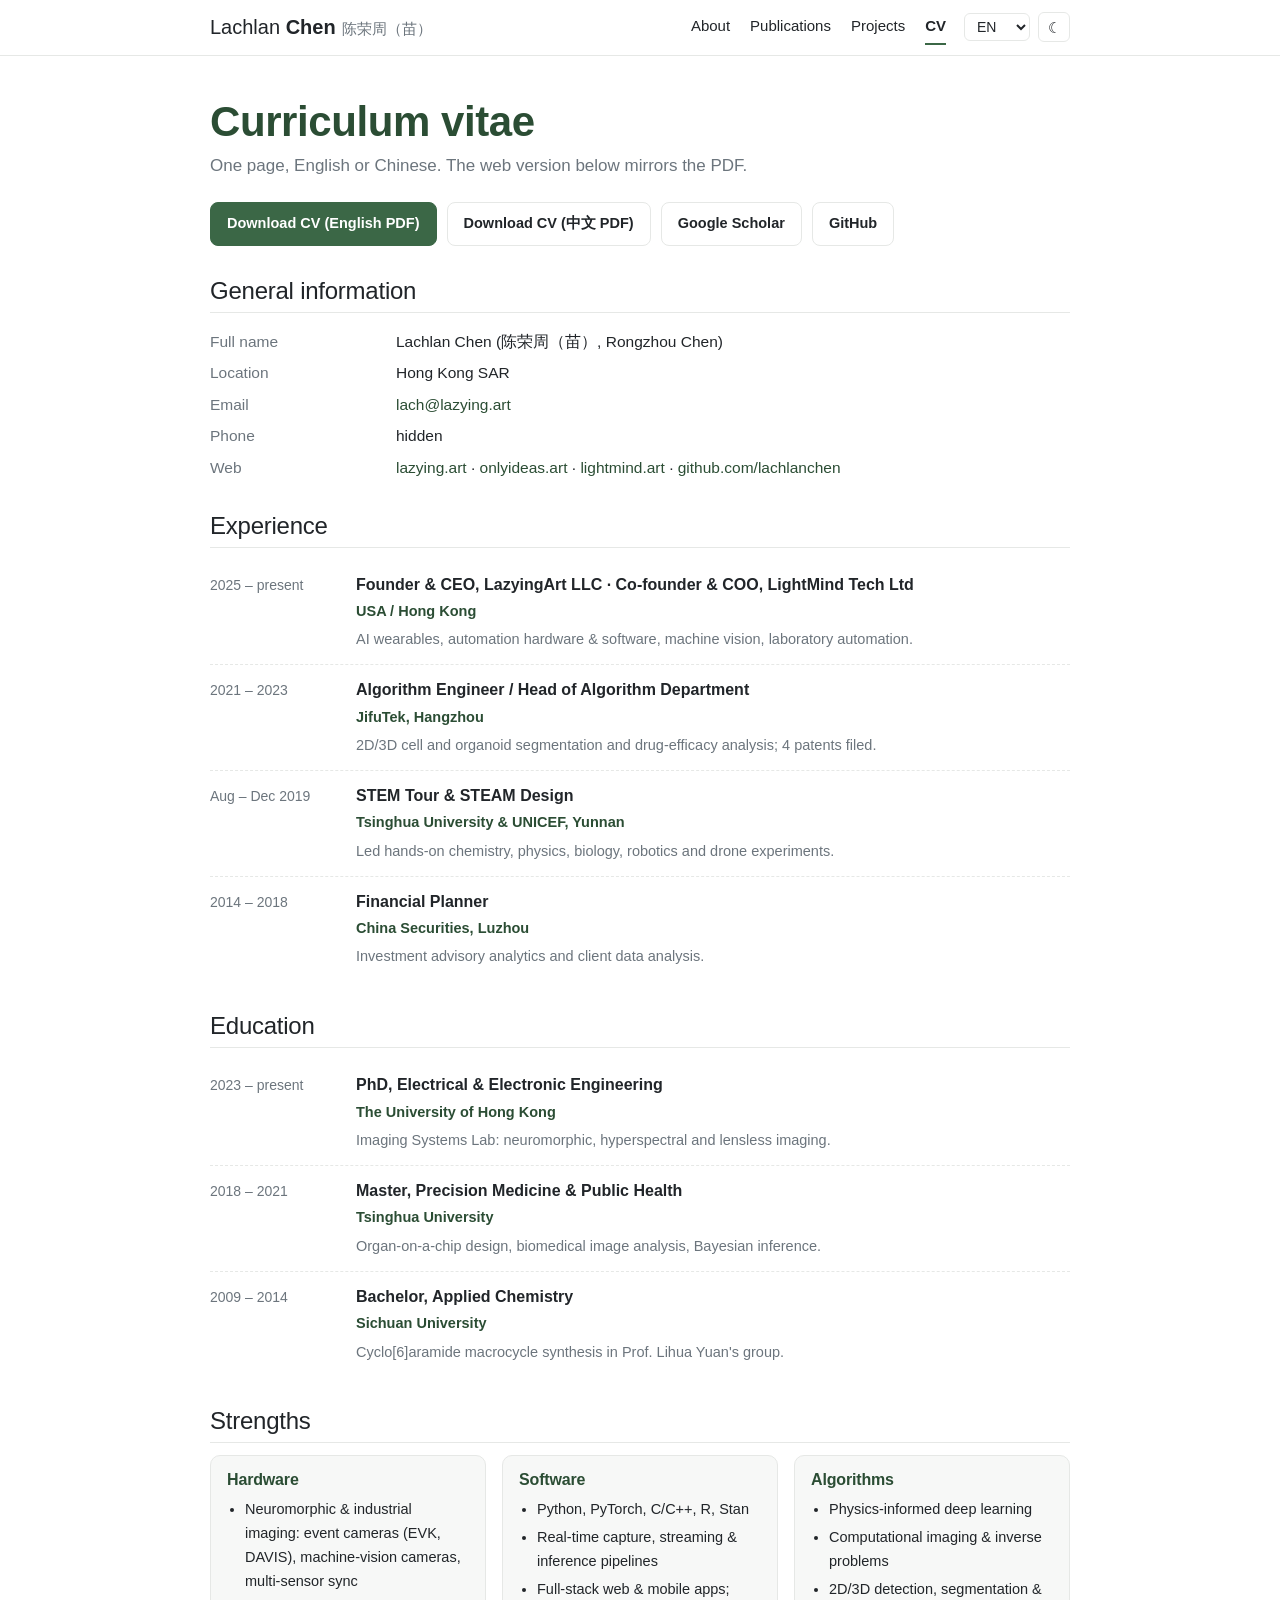
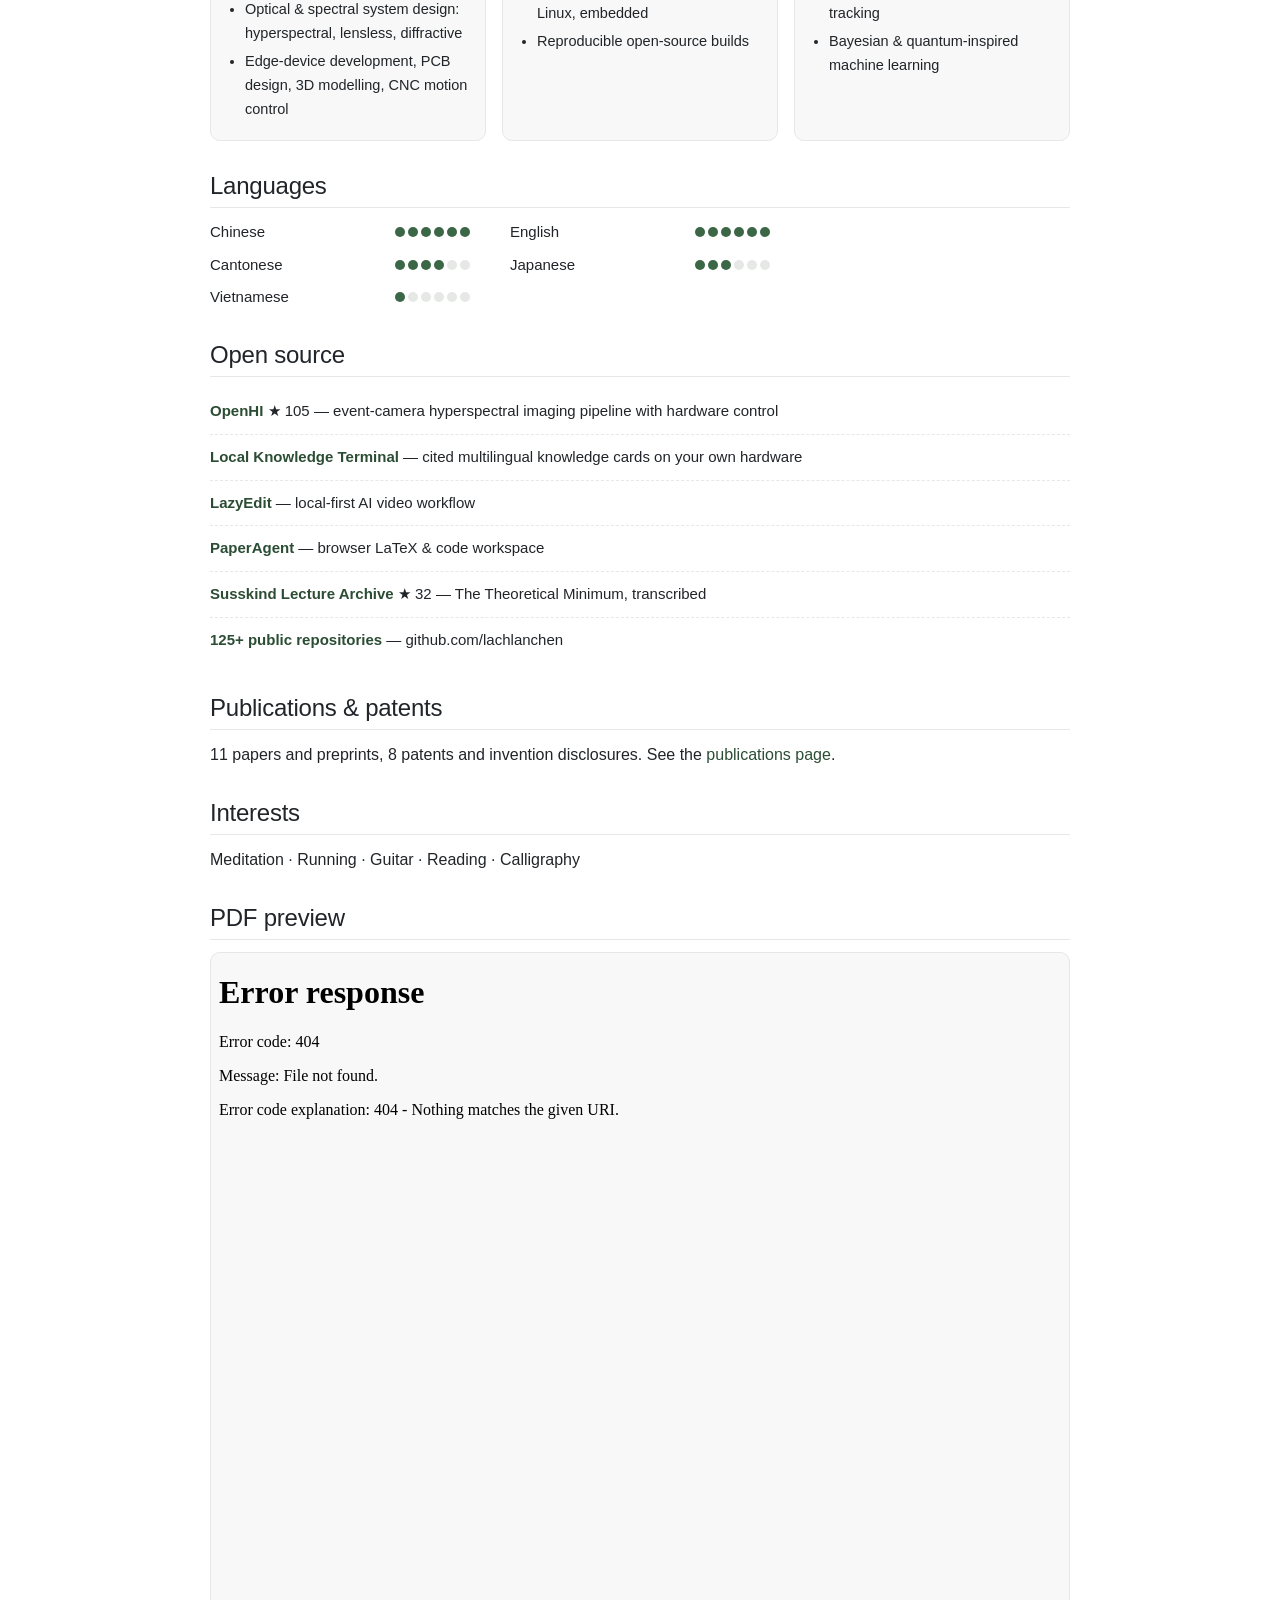
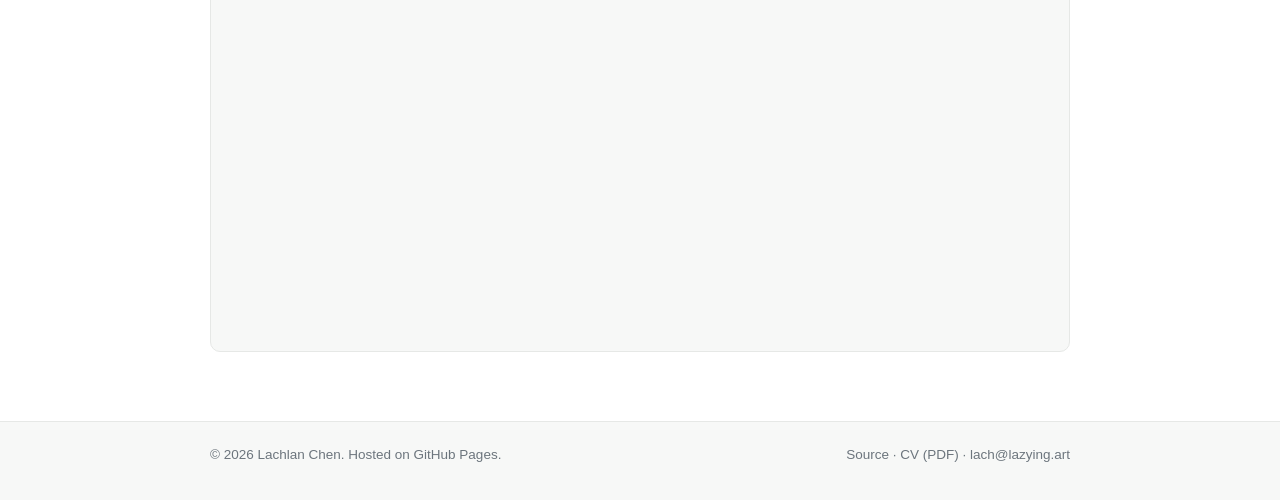
==== cv.html @ 47f36309 "Personal site and CV: about, publications, projects, CV (EN/中文) Static GitHub Pages site for lachlan" ====
<!DOCTYPE html>
<html lang="en">
<head>
<meta charset="utf-8">
<meta name="viewport" content="width=device-width, initial-scale=1">
<title>CV · Lachlan Chen</title>
<meta name="description" content="Curriculum vitae of Lachlan (Rongzhou) Chen 陈荣周: education, experience, strengths, languages, publications and patents. PDF in English and Chinese.">
<link rel="canonical" href="https://lachlanchen.lazying.art/cv.html">
<link rel="icon" type="image/png" href="assets/img/favicon.png">
<link rel="stylesheet" href="assets/css/style.css">
<script src="assets/js/site.js" defer></script>
</head>
<body>

<nav class="nav">
  <div class="nav-inner">
    <a class="brand" href="./">Lachlan <b>Chen</b><span class="cjk">陈荣周（苗）</span></a>
    <button class="nav-toggle" aria-label="Menu">☰</button>
    <div class="nav-links">
      <a href="./" data-i18n="nav.about">About</a>
      <a href="publications.html" data-i18n="nav.publications">Publications</a>
      <a href="projects.html" data-i18n="nav.projects">Projects</a>
      <a href="cv.html" data-i18n="nav.cv">CV</a>
    </div>
    <div class="nav-tools">
      <select class="lang-select" aria-label="Language"><option value="en">EN</option><option value="zh">中文</option></select>
      <button class="theme-btn" aria-label="Toggle dark mode">☾</button>
    </div>
  </div>
</nav>

<main>
  <h1 class="page-title" data-i18n="cv.title_html"><b>Curriculum vitae</b></h1>
  <p class="page-desc" data-i18n="cv.desc"></p>
  <div class="cv-actions">
    <a class="btn primary" href="cv/Lachlan_Chen_CV_en.pdf" data-i18n="cv.dl_en">Download CV (English PDF)</a>
    <a class="btn" href="cv/Lachlan_Chen_CV_zh.pdf" data-i18n="cv.dl_zh">Download CV (中文 PDF)</a>
    <a class="btn" href="https://scholar.google.com/citations?user=Kdqr_AcAAAAJ&hl=en">Google Scholar</a>
    <a class="btn" href="https://github.com/lachlanchen">GitHub</a>
  </div>

  <section class="cv-block">
    <h2 data-i18n="cv.general">General information</h2>
    <dl class="kv">
      <dt data-i18n="cv.name">Full name</dt><dd data-i18n="cv.name_v">Lachlan Chen (陈荣周, Rongzhou Chen)</dd>
      <dt data-i18n="cv.location">Location</dt><dd data-i18n="cv.location_v">Hong Kong SAR</dd>
      <dt data-i18n="cv.email">Email</dt><dd><a href="mailto:lach@lazying.art">lach@lazying.art</a></dd>
      <dt data-i18n="cv.phone">Phone</dt><dd>hidden</dd>
      <dt data-i18n="cv.web">Web</dt><dd><a href="https://lazying.art">lazying.art</a> · <a href="https://onlyideas.art">onlyideas.art</a> · <a href="https://lightmind.art">lightmind.art</a> · <a href="https://github.com/lachlanchen">github.com/lachlanchen</a></dd>
    </dl>
  </section>

  <section class="cv-block">
    <h2 data-i18n="cv.experience">Experience</h2>
    <ul class="tl">
      <li><span class="when" data-i18n="cv.e1_when"></span><div class="what"><b data-i18n="cv.e1_b"></b><span class="where" data-i18n="cv.e1_where"></span><p data-i18n="cv.e1_p"></p></div></li>
      <li><span class="when" data-i18n="cv.e2_when"></span><div class="what"><b data-i18n="cv.e2_b"></b><span class="where" data-i18n="cv.e2_where"></span><p data-i18n="cv.e2_p"></p></div></li>
      <li><span class="when" data-i18n="cv.e3_when"></span><div class="what"><b data-i18n="cv.e3_b"></b><span class="where" data-i18n="cv.e3_where"></span><p data-i18n="cv.e3_p"></p></div></li>
      <li><span class="when" data-i18n="cv.e4_when"></span><div class="what"><b data-i18n="cv.e4_b"></b><span class="where" data-i18n="cv.e4_where"></span><p data-i18n="cv.e4_p"></p></div></li>
    </ul>
  </section>

  <section class="cv-block">
    <h2 data-i18n="cv.education">Education</h2>
    <ul class="tl">
      <li><span class="when" data-i18n="cv.d1_when"></span><div class="what"><b data-i18n="cv.d1_b"></b><span class="where" data-i18n="cv.d1_where"></span><p data-i18n="cv.d1_p"></p></div></li>
      <li><span class="when" data-i18n="cv.d2_when"></span><div class="what"><b data-i18n="cv.d2_b"></b><span class="where" data-i18n="cv.d2_where"></span><p data-i18n="cv.d2_p"></p></div></li>
      <li><span class="when" data-i18n="cv.d3_when"></span><div class="what"><b data-i18n="cv.d3_b"></b><span class="where" data-i18n="cv.d3_where"></span><p data-i18n="cv.d3_p"></p></div></li>
    </ul>
  </section>

  <section class="cv-block">
    <h2 data-i18n="cv.strengths">Strengths</h2>
    <div class="skills">
      <div><h3 data-i18n="cv.hw">Hardware</h3><ul><li data-i18n="cv.hw1"></li><li data-i18n="cv.hw2"></li><li data-i18n="cv.hw3"></li></ul></div>
      <div><h3 data-i18n="cv.sw">Software</h3><ul><li data-i18n="cv.sw1"></li><li data-i18n="cv.sw2"></li><li data-i18n="cv.sw3"></li><li data-i18n="cv.sw4"></li></ul></div>
      <div><h3 data-i18n="cv.algo">Algorithms</h3><ul><li data-i18n="cv.al1"></li><li data-i18n="cv.al2"></li><li data-i18n="cv.al3"></li><li data-i18n="cv.al4"></li></ul></div>
    </div>
  </section>

  <section class="cv-block">
    <h2 data-i18n="cv.languages">Languages</h2>
    <ul class="langs">
      <li><span data-i18n="cv.l_zh">Chinese</span><span class="dots"><span class="on"></span><span class="on"></span><span class="on"></span><span class="on"></span><span class="on"></span><span class="on"></span></span></li>
      <li><span data-i18n="cv.l_en">English</span><span class="dots"><span class="on"></span><span class="on"></span><span class="on"></span><span class="on"></span><span class="on"></span><span class="on"></span></span></li>
      <li><span data-i18n="cv.l_yue">Cantonese</span><span class="dots"><span class="on"></span><span class="on"></span><span class="on"></span><span class="on"></span><span></span><span></span></span></li>
      <li><span data-i18n="cv.l_ja">Japanese</span><span class="dots"><span class="on"></span><span class="on"></span><span class="on"></span><span></span><span></span><span></span></span></li>
      <li><span data-i18n="cv.l_vi">Vietnamese</span><span class="dots"><span class="on"></span><span></span><span></span><span></span><span></span><span></span></span></li>
    </ul>
  </section>

  <section class="cv-block">
    <h2 data-i18n="cv.oss">Open source</h2>
    <ul class="patent-list">
      <li><b><a href="https://github.com/lachlanchen/OpenHI">OpenHI</a></b> <span class="stars" data-repo="lachlanchen/OpenHI">★ 105</span> — event-camera hyperspectral imaging pipeline with hardware control</li>
      <li><b><a href="https://github.com/lachlanchen/LocalKnowledgeTerminal">Local Knowledge Terminal</a></b> — cited multilingual knowledge cards on your own hardware</li>
      <li><b><a href="https://github.com/lachlanchen/LazyEdit">LazyEdit</a></b> — local-first AI video workflow</li>
      <li><b><a href="https://github.com/lachlanchen/PaperAgent">PaperAgent</a></b> — browser LaTeX &amp; code workspace</li>
      <li><b><a href="https://github.com/lachlanchen/leonardsusskind">Susskind Lecture Archive</a></b> <span class="stars" data-repo="lachlanchen/leonardsusskind">★ 32</span> — The Theoretical Minimum, transcribed</li>
      <li><b><a href="https://github.com/lachlanchen?tab=repositories">125+ public repositories</a></b> — github.com/lachlanchen</li>
    </ul>
  </section>

  <section class="cv-block">
    <h2 data-i18n="cv.pubs">Publications &amp; patents</h2>
    <p><span data-i18n="cv.pubs_p"></span> <a href="publications.html" data-i18n="cv.pubs_link">publications page</a>.</p>
  </section>

  <section class="cv-block">
    <h2 data-i18n="cv.interests">Interests</h2>
    <p data-i18n="cv.interests_v"></p>
  </section>

  <section class="cv-block">
    <h2 data-i18n="cv.preview">PDF preview</h2>
    <iframe class="pdf-frame" src="cv/Lachlan_Chen_CV_en.pdf" data-pdf-en="cv/Lachlan_Chen_CV_en.pdf" data-pdf-zh="cv/Lachlan_Chen_CV_zh.pdf" title="CV PDF preview" loading="lazy"></iframe>
  </section>
</main>

<footer>
  <div class="foot-inner">
    <span data-i18n="foot.copy">© 2026 Lachlan Chen. Hosted on GitHub Pages.</span>
    <span><a href="https://github.com/lachlanchen/lachlanchen.github.io" data-i18n="foot.source">Source</a> · <a href="cv/Lachlan_Chen_CV_en.pdf" data-i18n="foot.cv">CV (PDF)</a> · <a href="mailto:lach@lazying.art">lach@lazying.art</a></span>
  </div>
</footer>
</body>
</html>
---- assets/css/style.css ----
/* lachlanchen.github.io — al-folio inspired, plain CSS, no build step */
:root {
  --bg: #ffffff;
  --bg-soft: #f7f8f7;
  --text: #212529;
  --muted: #6c757d;
  --line: #e6e8e6;
  --accent: #3b6746;        /* LazyingArt green, matches the CV */
  --accent-soft: #e9f1eb;
  --accent-ink: #2b4d34;
  --card: #ffffff;
  --shadow: 0 1px 2px rgba(0,0,0,.05), 0 6px 20px rgba(0,0,0,.06);
  --radius: 10px;
  --maxw: 900px;
  --font: -apple-system, BlinkMacSystemFont, "Segoe UI", Roboto, "Helvetica Neue", "Noto Sans", "Noto Sans CJK SC", "PingFang SC", "Microsoft YaHei", Arial, sans-serif;
}
:root[data-theme="dark"] {
  --bg: #1c1c1d;
  --bg-soft: #242526;
  --text: #e4e6e8;
  --muted: #a0a6ad;
  --line: #333537;
  --accent: #8fc79e;
  --accent-soft: #24332a;
  --accent-ink: #bfe3c8;
  --card: #232425;
  --shadow: 0 1px 2px rgba(0,0,0,.4), 0 6px 20px rgba(0,0,0,.35);
}
@media (prefers-color-scheme: dark) {
  :root:not([data-theme="light"]) {
    --bg: #1c1c1d; --bg-soft: #242526; --text: #e4e6e8; --muted: #a0a6ad; --line: #333537;
    --accent: #8fc79e; --accent-soft: #24332a; --accent-ink: #bfe3c8; --card: #232425;
    --shadow: 0 1px 2px rgba(0,0,0,.4), 0 6px 20px rgba(0,0,0,.35);
  }
}

* { box-sizing: border-box; }
html { scroll-behavior: smooth; }
body { margin: 0; background: var(--bg); color: var(--text); font-family: var(--font); font-size: 16px; line-height: 1.65; -webkit-font-smoothing: antialiased; }
a { color: var(--accent-ink); text-decoration: none; }
a:hover { text-decoration: underline; }
img { max-width: 100%; height: auto; display: block; }
h1, h2, h3, h4 { line-height: 1.25; margin: 0; font-weight: 500; letter-spacing: -0.01em; }
p { margin: 0 0 1em; }
.muted { color: var(--muted); }
.hidden { display: none !important; }

/* ---------- nav ---------- */
.nav { position: sticky; top: 0; z-index: 20; background: color-mix(in srgb, var(--bg) 90%, transparent); backdrop-filter: blur(10px); border-bottom: 1px solid var(--line); }
.nav-inner { max-width: var(--maxw); margin: 0 auto; padding: 10px 20px; display: flex; align-items: center; gap: 18px; }
.brand { font-size: 20px; font-weight: 400; color: var(--text); white-space: nowrap; }
.brand b { font-weight: 700; }
.brand .cjk { color: var(--muted); font-size: 15px; margin-left: 6px; }
.nav-links { display: flex; gap: 20px; margin-left: auto; font-size: 15px; }
.nav-links a { color: var(--text); padding: 4px 0; border-bottom: 2px solid transparent; }
.nav-links a.active { border-bottom-color: var(--accent); font-weight: 600; }
.nav-links a:hover { text-decoration: none; border-bottom-color: var(--accent); }
.nav-tools { display: flex; align-items: center; gap: 8px; }
.lang-select { font: inherit; font-size: 14px; padding: 4px 8px; border-radius: 6px; border: 1px solid var(--line); background: var(--card); color: var(--text); cursor: pointer; }
.theme-btn { border: 1px solid var(--line); background: var(--card); color: var(--text); border-radius: 6px; width: 32px; height: 30px; cursor: pointer; font-size: 15px; line-height: 1; }
.nav-toggle { display: none; border: 1px solid var(--line); background: var(--card); color: var(--text); border-radius: 6px; width: 34px; height: 30px; cursor: pointer; font-size: 18px; margin-left: auto; }

/* ---------- layout ---------- */
main { max-width: var(--maxw); margin: 0 auto; padding: 28px 20px 60px; }
.page-title { font-size: 42px; font-weight: 300; margin: 12px 0 4px; }
.page-title b { font-weight: 700; color: var(--accent-ink); }
.page-desc { color: var(--muted); font-size: 17px; margin-bottom: 22px; }
.section { margin-top: 40px; }
.section > h2 { font-size: 26px; font-weight: 500; padding-bottom: 6px; border-bottom: 1px solid var(--line); margin-bottom: 16px; display: flex; align-items: baseline; gap: 12px; flex-wrap: wrap; }
.section > h2 .more { font-size: 14px; font-weight: 400; color: var(--muted); margin-left: auto; }
.two-col { display: grid; grid-template-columns: 1fr 1fr; gap: 24px; }

/* ---------- about ---------- */
.banner { display: block; border-radius: var(--radius); overflow: hidden; border: 1px solid var(--line); background: #fff; margin: 8px 0 22px; }
.banner img { width: 100%; }
.lede { font-size: 17px; }
.badges { display: flex; flex-wrap: wrap; gap: 8px; margin: 14px 0 6px; }
.badge { display: inline-flex; align-items: center; gap: 6px; padding: 6px 11px; border-radius: 6px; background: #1f2937; color: #fff; font-size: 13px; font-weight: 600; letter-spacing: .01em; text-decoration: none; }
.badge:hover { text-decoration: none; filter: brightness(1.12); }
.badge.green { background: var(--accent); }
.badge.teal { background: #0b7285; }
.badge.slate { background: #334155; }
.badge.blue { background: #1d4ed8; }
.badge.linkedin { background: #0A66C2; }
.badge.gold { background: #b7791f; }
.badge.gray { background: #374151; }
.badge span.k { opacity: .75; font-weight: 500; }
.focus { list-style: none; padding: 0; margin: 0; display: grid; grid-template-columns: 1fr 1fr; gap: 10px 20px; }
.focus li { padding: 10px 14px; background: var(--bg-soft); border-radius: 8px; border: 1px solid var(--line); }
.focus li b { display: block; color: var(--accent-ink); font-weight: 600; }
.news { list-style: none; padding: 0; margin: 0; }
.news li { display: grid; grid-template-columns: 90px 1fr; gap: 12px; padding: 8px 0; border-bottom: 1px dashed var(--line); }
.news li:last-child { border-bottom: 0; }
.news .date { color: var(--muted); font-size: 14px; padding-top: 2px; }
.companies { display: grid; grid-template-columns: 1fr 1fr; gap: 16px; }
.company { border: 1px solid var(--line); border-radius: var(--radius); padding: 18px 20px; background: var(--card); }
.company h3 { font-size: 20px; }
.company .meta { color: var(--muted); font-size: 13px; margin: 2px 0 8px; display: block; }
.company p { font-size: 15px; margin-bottom: 8px; }
.company .links { display: flex; gap: 14px; flex-wrap: wrap; font-size: 14px; font-weight: 600; }
.donate { display: grid; grid-template-columns: 1fr auto auto; gap: 20px; align-items: center; border: 1px solid var(--line); border-radius: var(--radius); padding: 18px 20px; background: var(--bg-soft); }
.donate figure { margin: 0; text-align: center; font-size: 13px; color: var(--muted); }
.donate img { width: 130px; height: 130px; object-fit: cover; border-radius: 8px; border: 1px solid var(--line); background: #fff; margin: 0 auto 6px; }

/* ---------- publications ---------- */
.year { display: grid; grid-template-columns: 70px 1fr; gap: 16px; margin-top: 18px; }
.year > h3 { font-size: 22px; color: var(--muted); font-weight: 300; padding-top: 10px; }
.pub { display: grid; grid-template-columns: 110px 1fr; gap: 14px; padding: 12px 0; border-bottom: 1px solid var(--line); }
.pub:last-child { border-bottom: 0; }
.pub .abbr { font-size: 12px; font-weight: 700; letter-spacing: .02em; text-transform: uppercase; color: var(--accent-ink); background: var(--accent-soft); border-radius: 6px; padding: 5px 8px; text-align: center; align-self: start; word-break: break-word; }
.pub .abbr.preprint { background: transparent; border: 1px solid var(--line); color: var(--muted); }
.pub .title { font-weight: 600; font-size: 16px; }
.pub .authors { font-size: 14.5px; color: var(--text); margin-top: 2px; }
.pub .authors .me { font-weight: 700; color: var(--accent-ink); }
.pub .venue { font-size: 14px; color: var(--muted); font-style: italic; margin-top: 2px; }
.pub .links { display: flex; gap: 6px; flex-wrap: wrap; margin-top: 8px; }
.pub .links a { font-size: 11.5px; font-weight: 700; letter-spacing: .04em; text-transform: uppercase; padding: 3px 8px; border: 1px solid var(--line); border-radius: 4px; color: var(--text); }
.pub .links a:hover { background: var(--accent-soft); text-decoration: none; border-color: var(--accent); }
.patent-list { list-style: none; padding: 0; margin: 0; }
.patent-list li { padding: 10px 0; border-bottom: 1px dashed var(--line); font-size: 15px; }
.patent-list li:last-child { border-bottom: 0; }
.patent-list b { font-weight: 600; }
.patent-list .num { color: var(--muted); font-size: 14px; }

/* ---------- projects ---------- */
.filters { display: flex; flex-wrap: wrap; gap: 8px; margin: 6px 0 20px; }
.filters button { font: inherit; font-size: 13.5px; padding: 6px 12px; border-radius: 999px; border: 1px solid var(--line); background: var(--card); color: var(--text); cursor: pointer; }
.filters button.active { background: var(--accent); border-color: var(--accent); color: #fff; }
.grid { display: grid; grid-template-columns: repeat(3, 1fr); gap: 18px; }
.card { background: var(--card); border: 1px solid var(--line); border-radius: var(--radius); overflow: hidden; box-shadow: var(--shadow); display: flex; flex-direction: column; transition: transform .15s ease, box-shadow .15s ease; }
.card:hover { transform: translateY(-3px); box-shadow: 0 10px 28px rgba(0,0,0,.12); }
.card.wide { grid-column: span 2; }
.card .thumb { aspect-ratio: 16 / 10; overflow: hidden; background: var(--bg-soft); display: block; }
.card .thumb img { width: 100%; height: 100%; object-fit: cover; object-position: top; }
.card .thumb.contain img { object-fit: contain; padding: 12px; }
.card .body { padding: 14px 16px 16px; display: flex; flex-direction: column; gap: 6px; flex: 1; }
.card h3 { font-size: 17px; font-weight: 600; display: flex; justify-content: space-between; align-items: baseline; gap: 8px; }
.card h3 a { color: var(--text); }
.card .stars { font-size: 12.5px; color: var(--muted); white-space: nowrap; font-weight: 500; }
.card p { margin: 0; font-size: 14.5px; color: var(--muted); flex: 1; }
.card .tags { display: flex; gap: 6px; flex-wrap: wrap; padding-top: 6px; }
.tag { font-size: 11.5px; padding: 2px 8px; border-radius: 999px; background: var(--accent-soft); color: var(--accent-ink); font-weight: 600; }
.card .cta { display: flex; gap: 12px; font-size: 13.5px; font-weight: 600; padding-top: 6px; }

/* ---------- cv ---------- */
.cv-actions { display: flex; gap: 10px; flex-wrap: wrap; margin: 6px 0 24px; }
.btn { display: inline-flex; align-items: center; gap: 8px; padding: 9px 16px; border-radius: 8px; border: 1px solid var(--line); background: var(--card); color: var(--text); font-weight: 600; font-size: 14.5px; text-decoration: none; }
.btn:hover { text-decoration: none; border-color: var(--accent); color: var(--accent-ink); }
.btn.primary { background: var(--accent); border-color: var(--accent); color: #fff; }
.btn.primary:hover { color: #fff; filter: brightness(1.07); }
.cv-block { margin-top: 30px; }
.cv-block > h2 { font-size: 24px; font-weight: 500; padding-bottom: 6px; border-bottom: 1px solid var(--line); margin-bottom: 12px; }
.kv { display: grid; grid-template-columns: 170px 1fr; gap: 6px 16px; font-size: 15.5px; }
.kv dt { color: var(--muted); }
.kv dd { margin: 0; }
.tl { list-style: none; padding: 0; margin: 0; }
.tl li { display: grid; grid-template-columns: 130px 1fr; gap: 16px; padding: 12px 0; border-bottom: 1px dashed var(--line); }
.tl li:last-child { border-bottom: 0; }
.tl .when { color: var(--muted); font-size: 14px; padding-top: 2px; }
.tl .what b { display: block; font-weight: 600; font-size: 16px; }
.tl .what .where { color: var(--accent-ink); font-weight: 600; font-size: 14.5px; }
.tl .what p { margin: 4px 0 0; font-size: 14.5px; color: var(--muted); }
.skills { display: grid; grid-template-columns: repeat(3, 1fr); gap: 16px; }
.skills div { background: var(--bg-soft); border: 1px solid var(--line); border-radius: var(--radius); padding: 14px 16px; }
.skills h3 { font-size: 16px; font-weight: 600; color: var(--accent-ink); margin-bottom: 8px; }
.skills ul { margin: 0; padding-left: 18px; font-size: 14.5px; }
.skills li { margin-bottom: 4px; }
.langs { list-style: none; padding: 0; margin: 0; display: grid; grid-template-columns: repeat(2, minmax(0, 1fr)); gap: 8px 40px; max-width: 560px; }
.langs li { display: flex; justify-content: space-between; align-items: center; font-size: 15px; }
.dots span { display: inline-block; width: 10px; height: 10px; border-radius: 50%; background: var(--line); margin-left: 3px; }
.dots span.on { background: var(--accent); }
.pdf-frame { width: 100%; height: 1000px; border: 1px solid var(--line); border-radius: var(--radius); background: var(--bg-soft); }

/* ---------- footer ---------- */
footer { border-top: 1px solid var(--line); background: var(--bg-soft); }
.foot-inner { max-width: var(--maxw); margin: 0 auto; padding: 22px 20px 34px; font-size: 13.5px; color: var(--muted); display: flex; justify-content: space-between; flex-wrap: wrap; gap: 8px; }
.foot-inner a { color: var(--muted); }

/* ---------- responsive ---------- */
@media (max-width: 860px) {
  .grid { grid-template-columns: 1fr 1fr; }
  .skills { grid-template-columns: 1fr; }
  .two-col, .companies, .focus { grid-template-columns: 1fr; }
  .donate { grid-template-columns: 1fr; }
  .donate figure { display: inline-block; margin-right: 16px; }
}
@media (max-width: 640px) {
  .nav-inner { padding: 10px 12px; gap: 10px; }
  .brand .cjk { display: none; }
  .nav-tools { gap: 6px; }
  .nav-toggle { display: inline-block; }
  .nav-links { display: none; position: absolute; left: 0; right: 0; top: 52px; flex-direction: column; gap: 0; background: var(--bg); border-bottom: 1px solid var(--line); padding: 8px 20px 12px; }
  .nav-links.open { display: flex; }
  .nav-links a { padding: 10px 0; border-bottom: 1px solid var(--line); }
  .nav-tools { margin-left: 0; }
  .grid { grid-template-columns: 1fr; }
  .card.wide { grid-column: span 1; }
  .page-title { font-size: 32px; }
  .year { grid-template-columns: 1fr; gap: 4px; }
  .pub { grid-template-columns: 1fr; gap: 6px; }
  .pub .abbr { justify-self: start; }
  .tl li { grid-template-columns: 1fr; gap: 2px; }
  .kv { grid-template-columns: 1fr; gap: 2px 0; }
  .kv dt { margin-top: 8px; }
  .pdf-frame { height: 640px; }
  .news li { grid-template-columns: 1fr; gap: 0; }
}
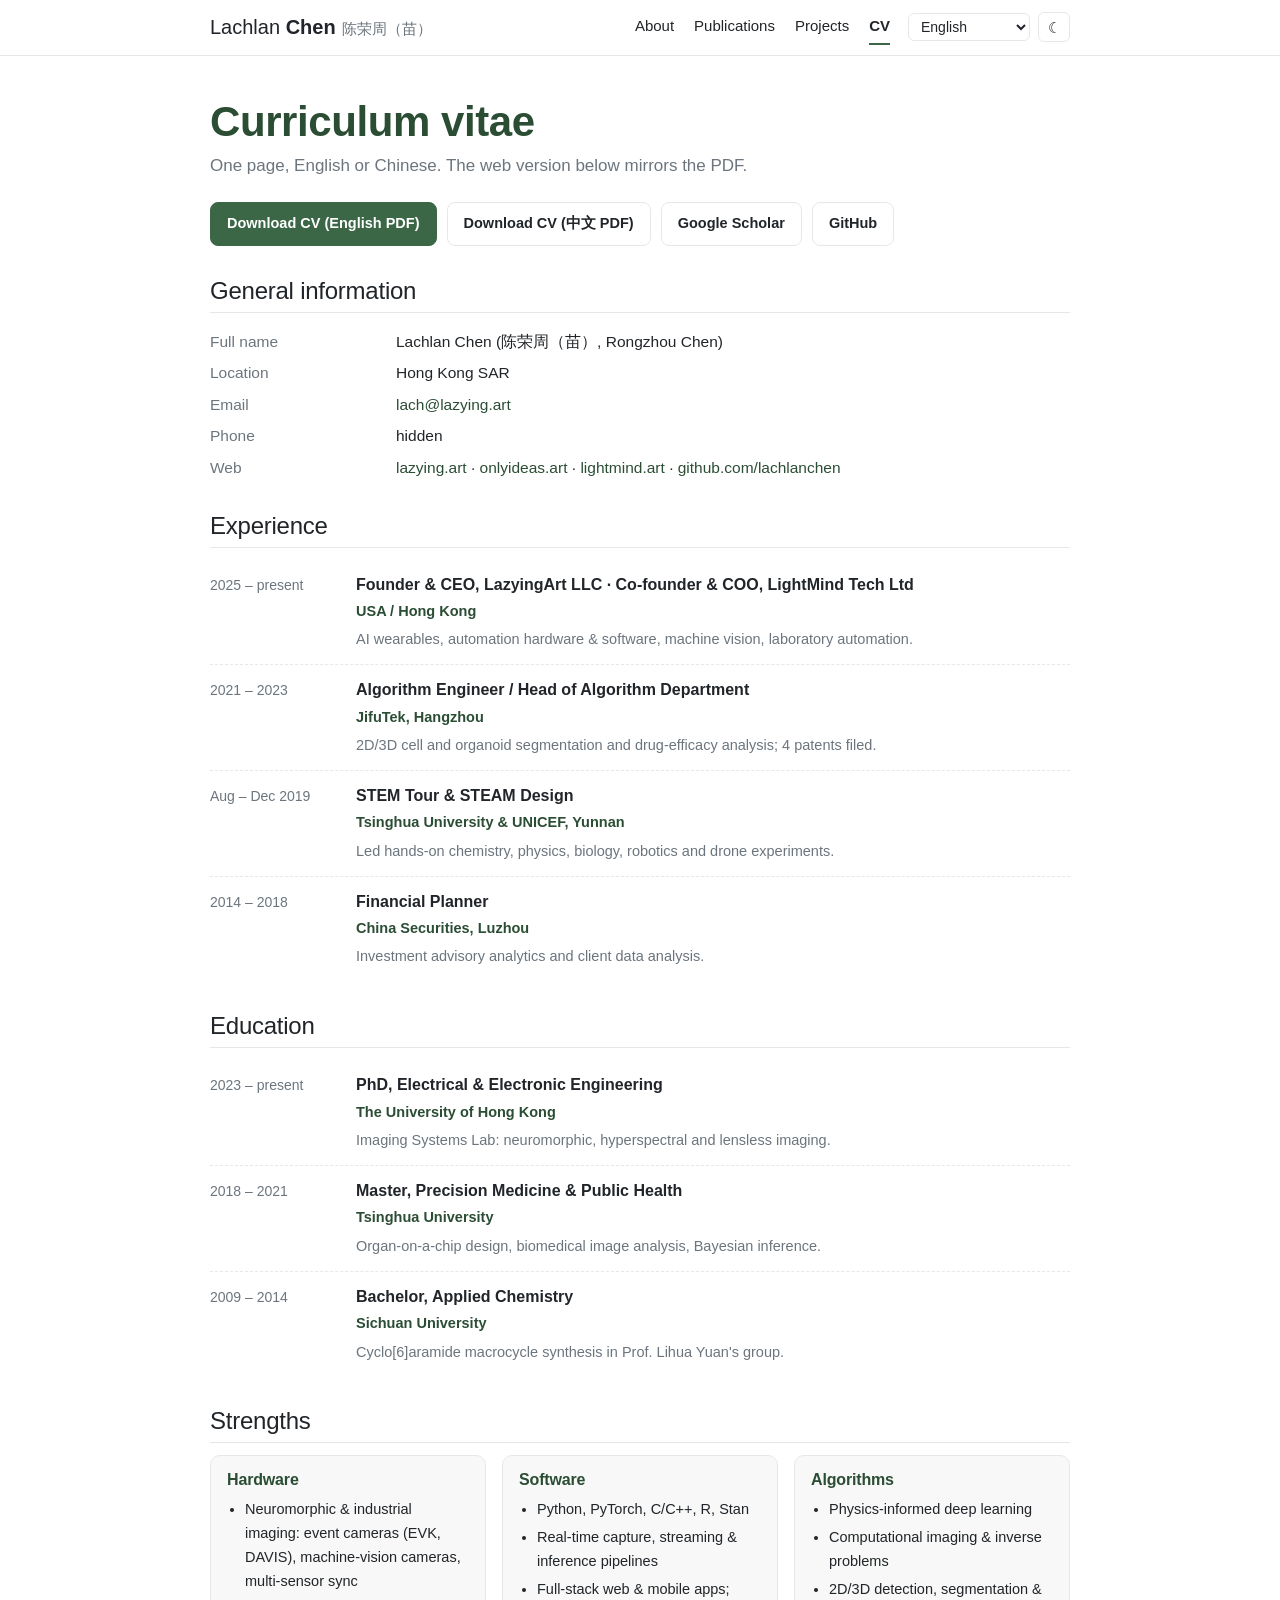
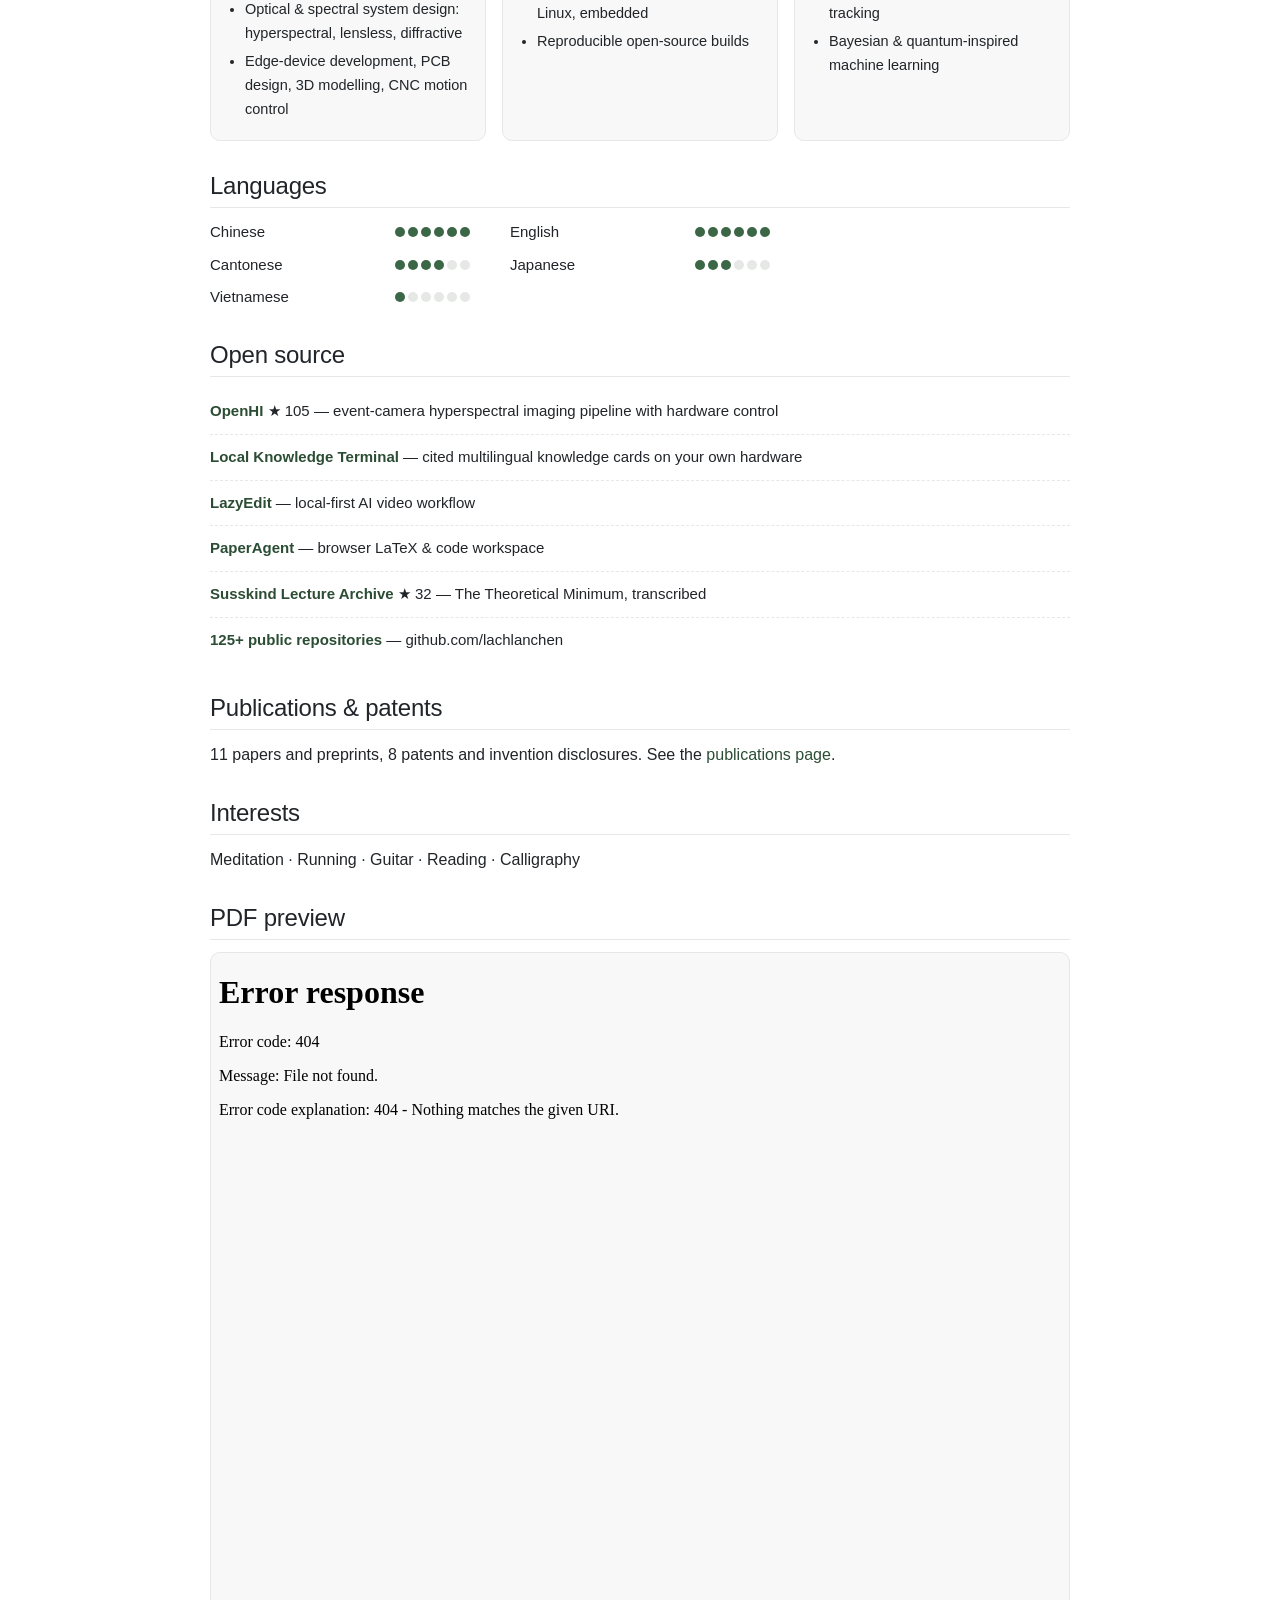
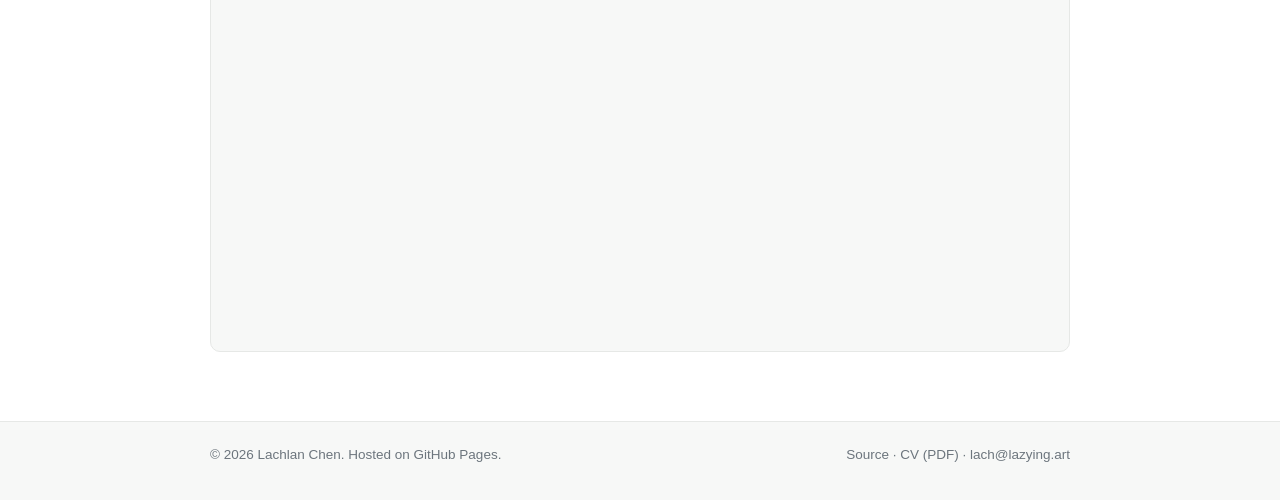
==== commit ce50afa0: "Add 11-language switcher with per-language JSON translations and RTL support Languages match the REA" ====
--- a/cv.html
+++ b/cv.html
@@ -5,7 +5,7 @@
 <meta name="viewport" content="width=device-width, initial-scale=1">
 <title>CV · Lachlan Chen</title>
 <meta name="description" content="Curriculum vitae of Lachlan (Rongzhou) Chen 陈荣周: education, experience, strengths, languages, publications and patents. PDF in English and Chinese.">
-<link rel="canonical" href="https://lachlanchen.lazying.art/cv.html">
+<link rel="canonical" href="https://lachlan.lazying.art/cv.html">
 <link rel="icon" type="image/png" href="assets/img/favicon.png">
 <link rel="stylesheet" href="assets/css/style.css">
 <script src="assets/js/site.js" defer></script>
@@ -23,7 +23,7 @@
       <a href="cv.html" data-i18n="nav.cv">CV</a>
     </div>
     <div class="nav-tools">
-      <select class="lang-select" aria-label="Language"><option value="en">EN</option><option value="zh">中文</option></select>
+      <select class="lang-select" aria-label="Language"><option value="en">English</option></select>
       <button class="theme-btn" aria-label="Toggle dark mode">☾</button>
     </div>
   </div>
--- a/assets/css/style.css
+++ b/assets/css/style.css
@@ -205,3 +205,13 @@
   .pdf-frame { height: 640px; }
   .news li { grid-template-columns: 1fr; gap: 0; }
 }
+
+/* ---------- right-to-left (Arabic) ---------- */
+[dir="rtl"] .nav-links { margin-left: 0; margin-right: auto; }
+[dir="rtl"] .nav-toggle { margin-left: 0; margin-right: auto; }
+[dir="rtl"] .section > h2 .more { margin-left: 0; margin-right: auto; }
+[dir="rtl"] .card .thumb img { object-position: top; }
+[dir="rtl"] .pub .abbr, [dir="rtl"] .tl .when, [dir="rtl"] .news .date { text-align: right; }
+[dir="rtl"] .skills ul, [dir="rtl"] .patents { padding-left: 0; padding-right: 18px; }
+[dir="rtl"] .dots span { margin-left: 0; margin-right: 3px; }
+.lang-select { max-width: 150px; }
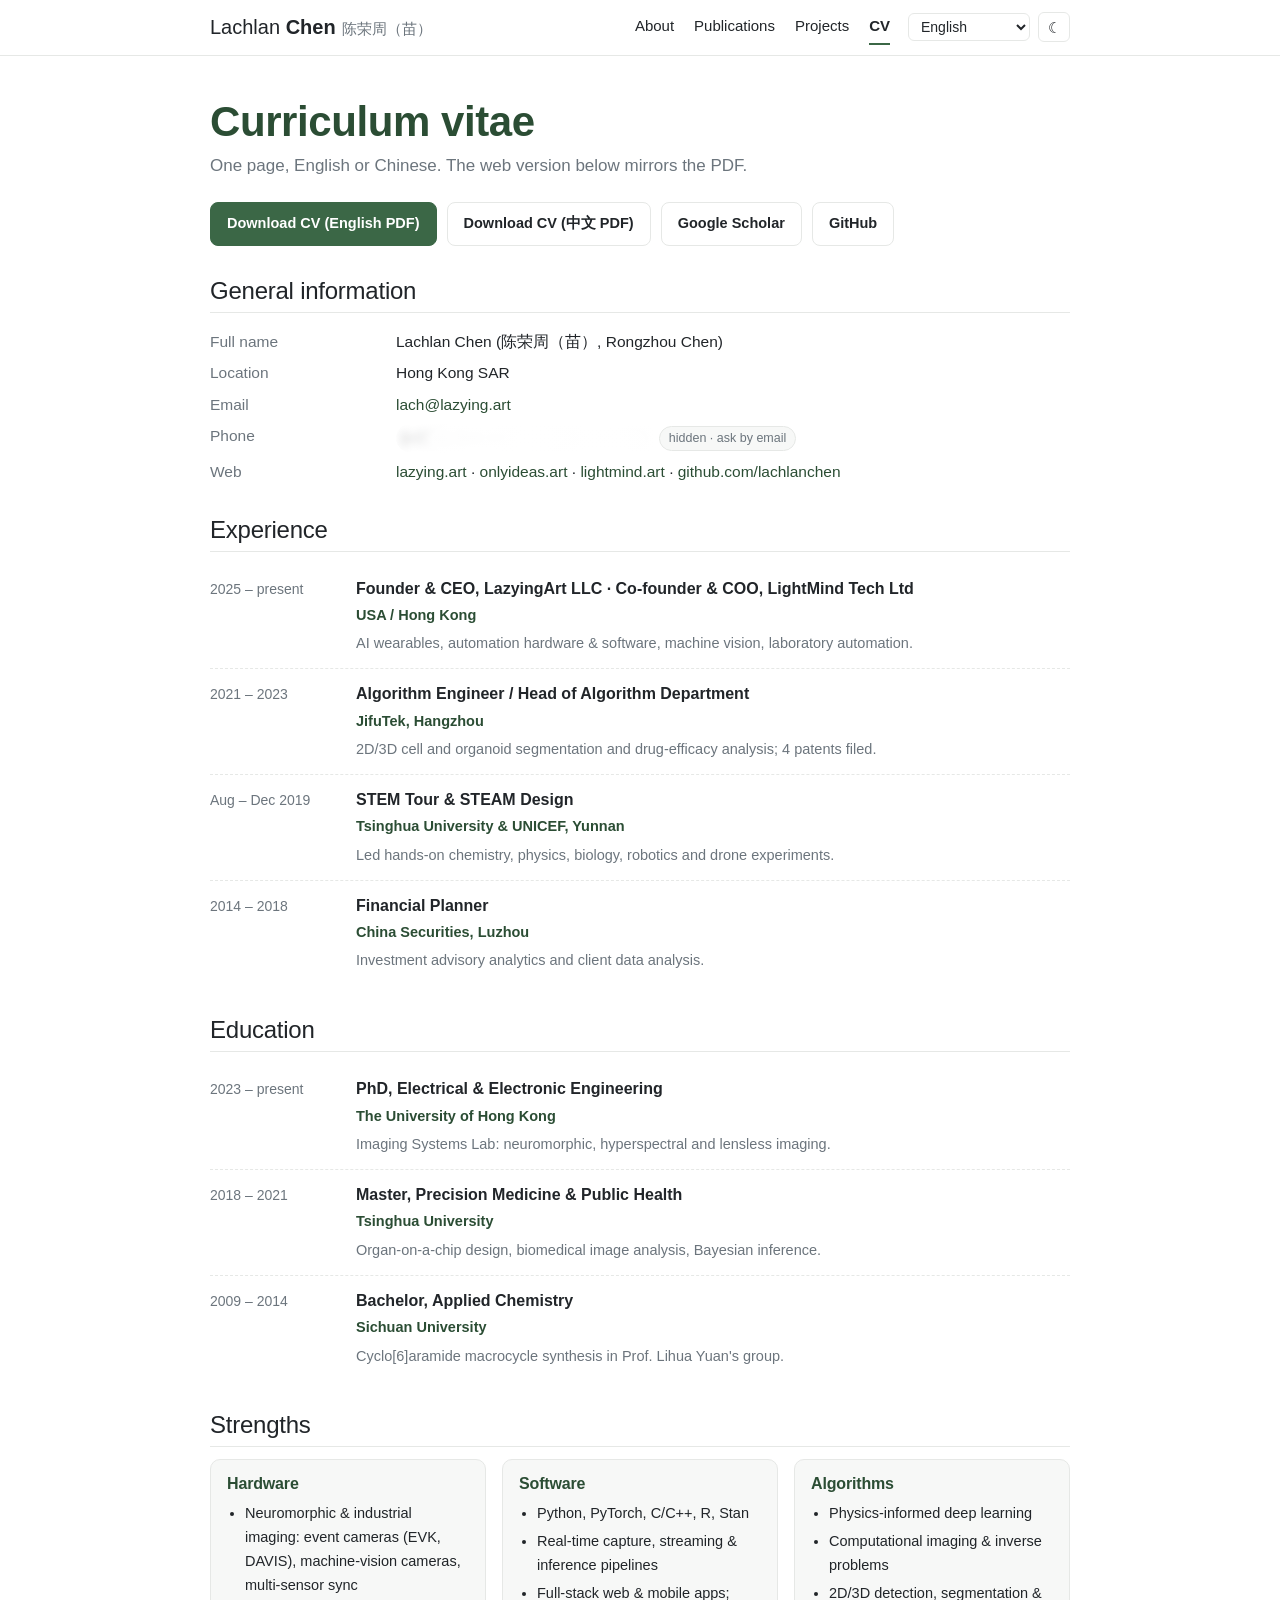
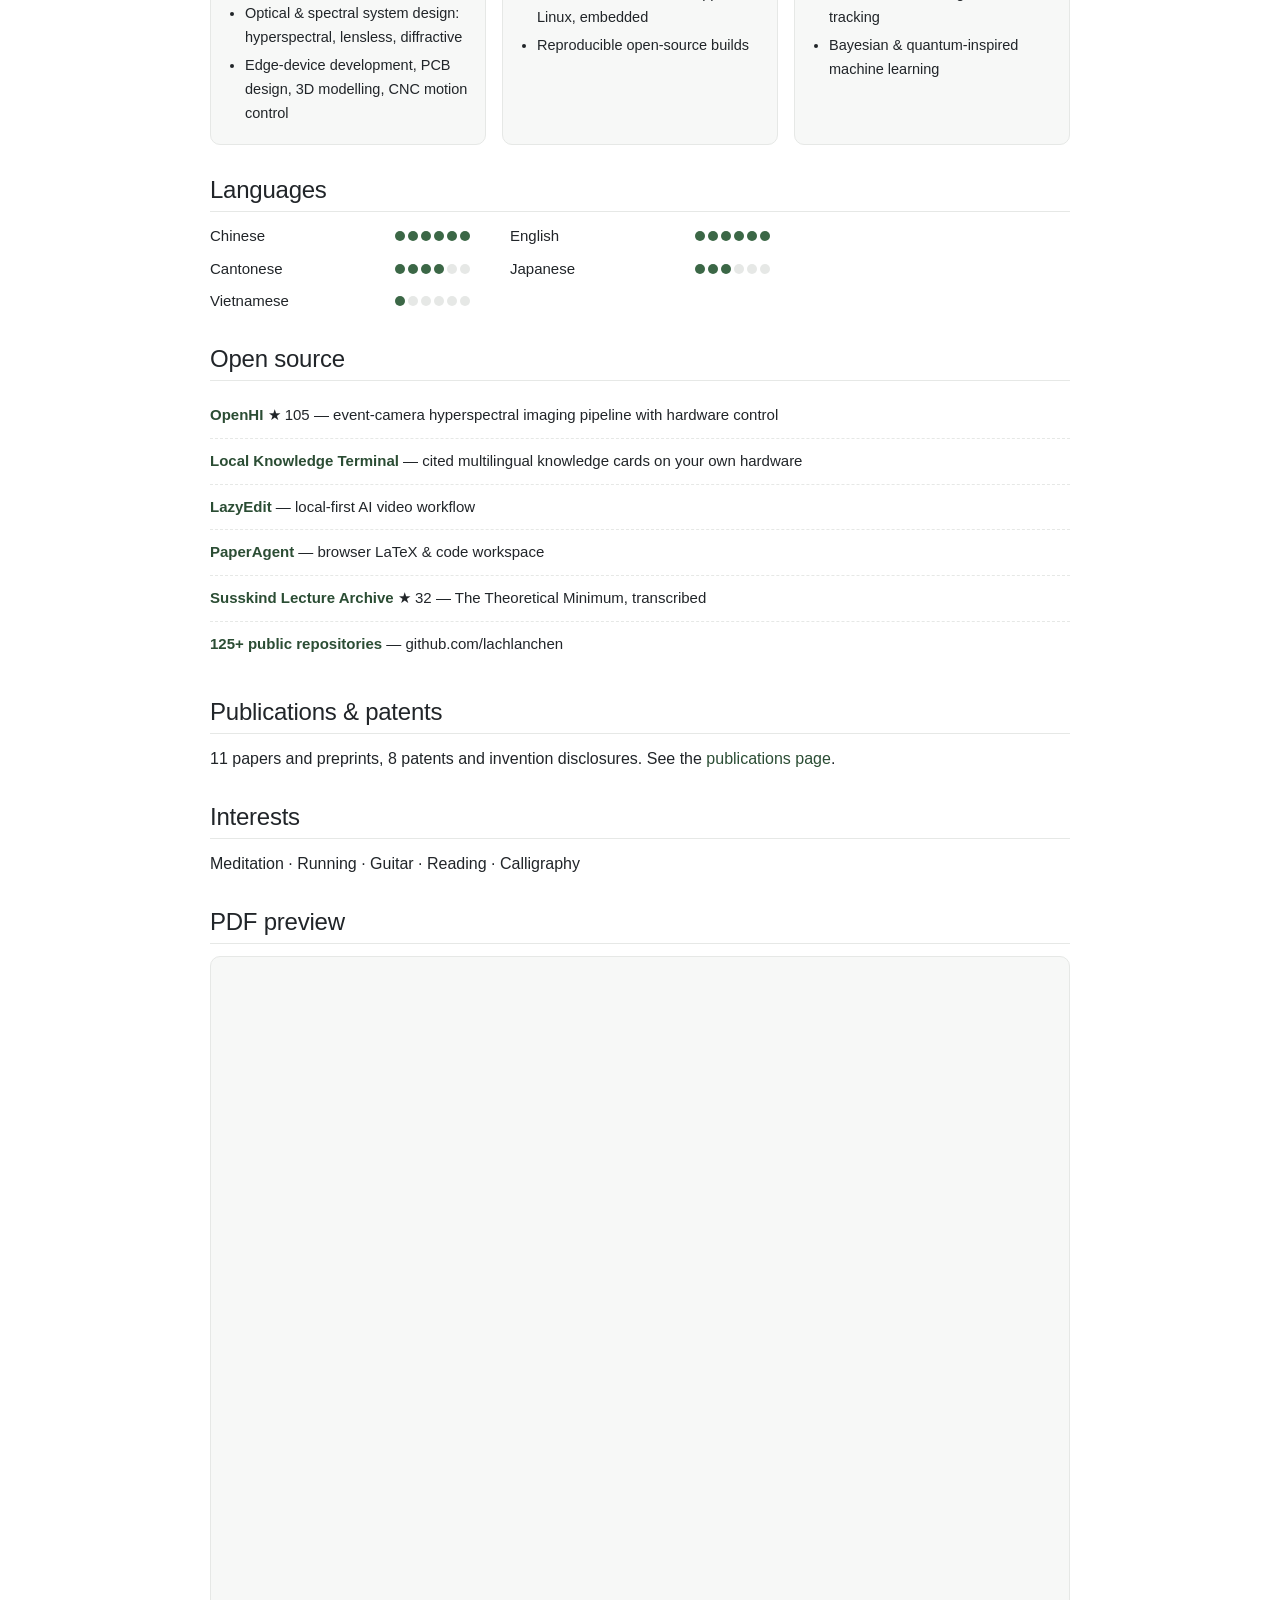
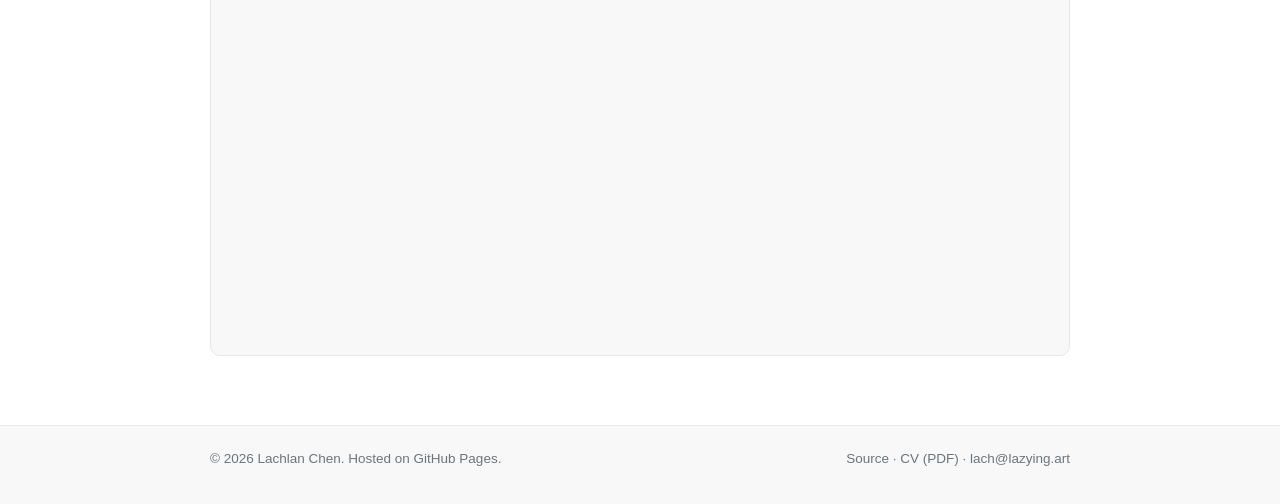
==== commit d17628bc: "Mask phone numbers on the public site and in the published CV PDFs The CV page shows a blurred, clou" ====
--- a/cv.html
+++ b/cv.html
@@ -45,7 +45,7 @@
       <dt data-i18n="cv.name">Full name</dt><dd data-i18n="cv.name_v">Lachlan Chen (陈荣周, Rongzhou Chen)</dd>
       <dt data-i18n="cv.location">Location</dt><dd data-i18n="cv.location_v">Hong Kong SAR</dd>
       <dt data-i18n="cv.email">Email</dt><dd><a href="mailto:lach@lazying.art">lach@lazying.art</a></dd>
-      <dt data-i18n="cv.phone">Phone</dt><dd>hidden</dd>
+      <dt data-i18n="cv.phone">Phone</dt><dd><a class="masked" href="mailto:lach@lazying.art?subject=Phone%20number" title="Hidden on the public site. Ask by email."><span class="masked-text" aria-hidden="true">(+852) 5••• ••37 · (+1) 9•• ••• ••02</span><span class="cloud"></span><span class="masked-hint" data-i18n="cv.phone_hint">hidden · ask by email</span></a></dd>
       <dt data-i18n="cv.web">Web</dt><dd><a href="https://lazying.art">lazying.art</a> · <a href="https://onlyideas.art">onlyideas.art</a> · <a href="https://lightmind.art">lightmind.art</a> · <a href="https://github.com/lachlanchen">github.com/lachlanchen</a></dd>
     </dl>
   </section>
--- a/assets/css/style.css
+++ b/assets/css/style.css
@@ -215,3 +215,19 @@
 [dir="rtl"] .skills ul, [dir="rtl"] .patents { padding-left: 0; padding-right: 18px; }
 [dir="rtl"] .dots span { margin-left: 0; margin-right: 3px; }
 .lang-select { max-width: 150px; }
+
+/* ---------- masked value with a soft cloud cover (no real digits in the source) ---------- */
+.masked { position: relative; display: inline-flex; align-items: center; gap: 10px; padding: 2px 10px 2px 6px; border-radius: 999px; color: var(--text); text-decoration: none; overflow: hidden; isolation: isolate; }
+.masked:hover { text-decoration: none; }
+.masked-text { filter: blur(4.5px); opacity: .75; letter-spacing: .04em; user-select: none; pointer-events: none; transition: filter .3s ease, opacity .3s ease; }
+.masked .cloud { position: absolute; inset: -40% -10%; pointer-events: none; z-index: 1;
+  background:
+    radial-gradient(closest-side, color-mix(in srgb, var(--bg) 96%, transparent) 55%, transparent 100%) 10% 45% / 45% 130% no-repeat,
+    radial-gradient(closest-side, color-mix(in srgb, var(--bg) 92%, transparent) 55%, transparent 100%) 40% 20% / 40% 120% no-repeat,
+    radial-gradient(closest-side, color-mix(in srgb, var(--bg) 95%, transparent) 55%, transparent 100%) 65% 60% / 45% 130% no-repeat,
+    radial-gradient(closest-side, color-mix(in srgb, var(--bg) 90%, transparent) 55%, transparent 100%) 90% 35% / 40% 120% no-repeat;
+  animation: cloud-drift 9s ease-in-out infinite alternate; }
+@keyframes cloud-drift { from { transform: translateX(-4%) } to { transform: translateX(4%) } }
+.masked-hint { position: relative; z-index: 2; font-size: 12.5px; color: var(--muted); background: var(--bg-soft); border: 1px solid var(--line); border-radius: 999px; padding: 1px 9px; white-space: nowrap; }
+.masked:hover .masked-hint { color: var(--accent-ink); border-color: var(--accent); }
+@media (prefers-reduced-motion: reduce) { .masked .cloud { animation: none; } }
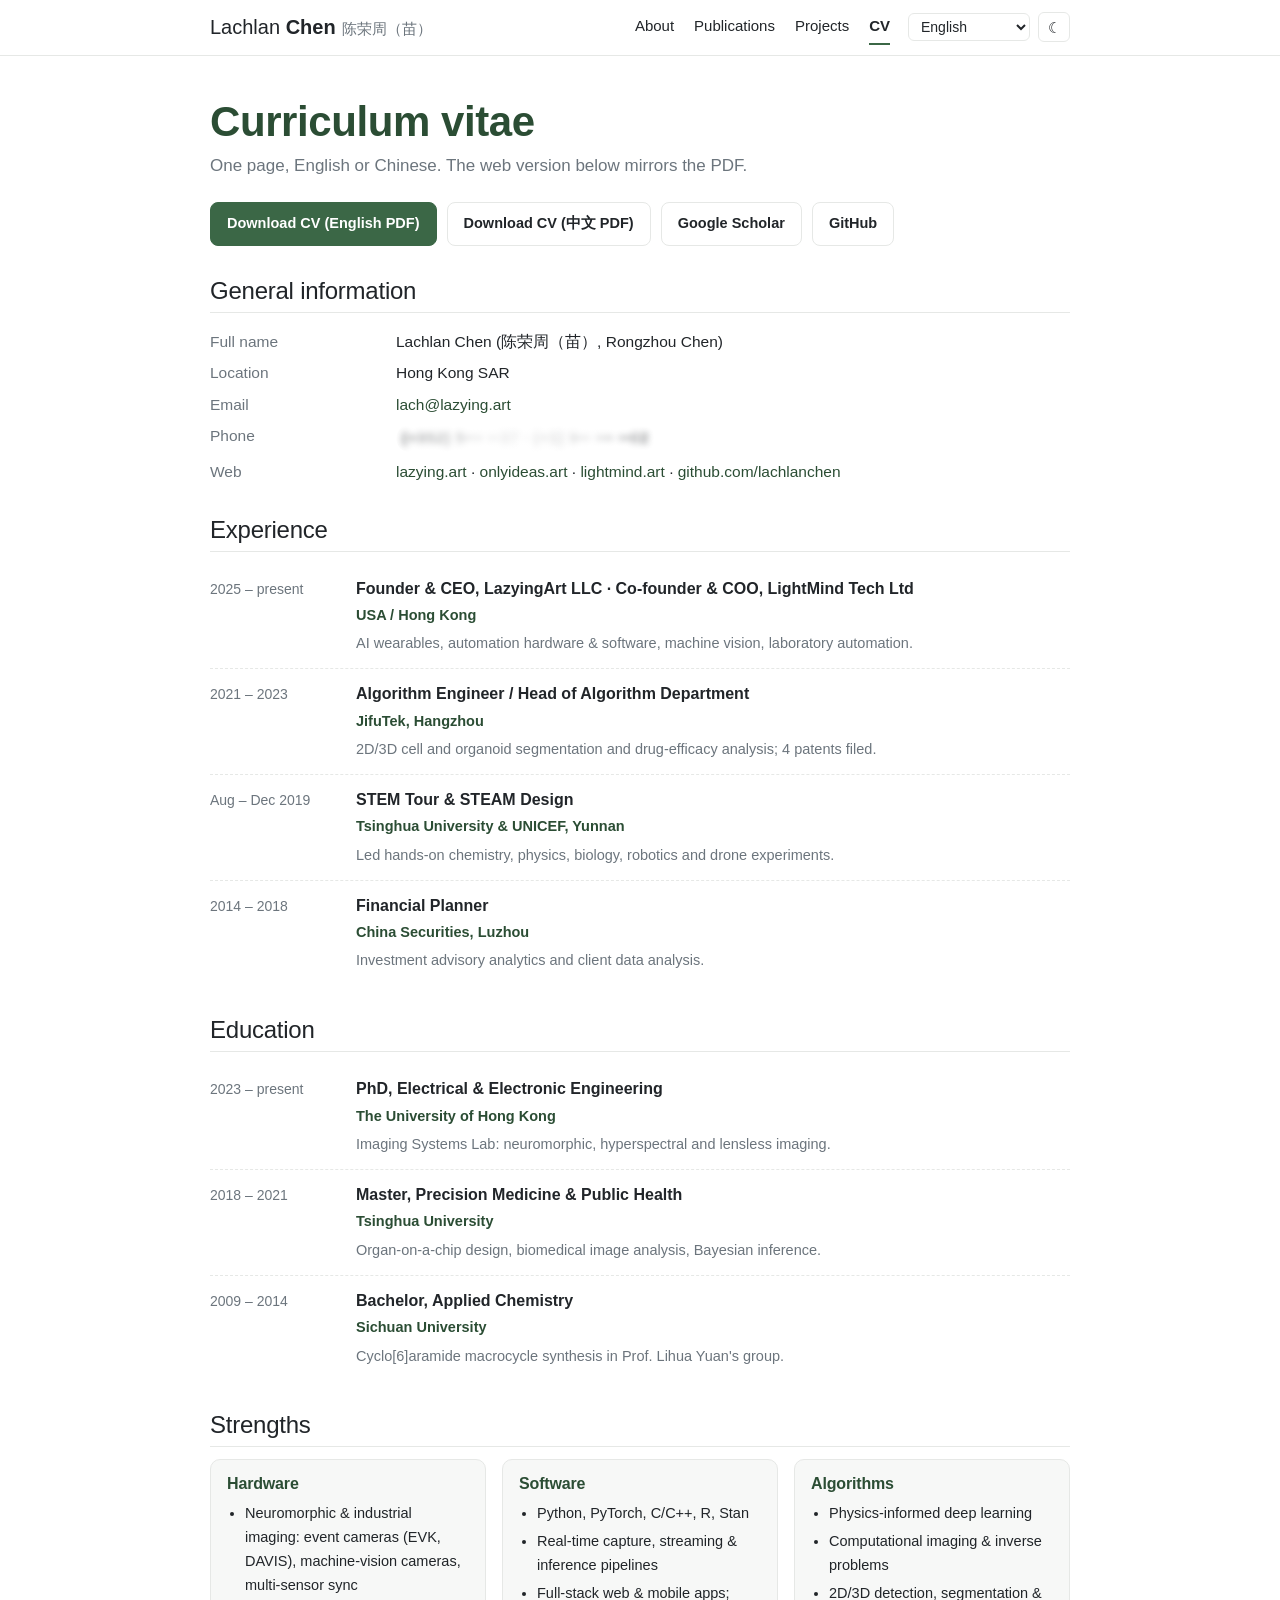
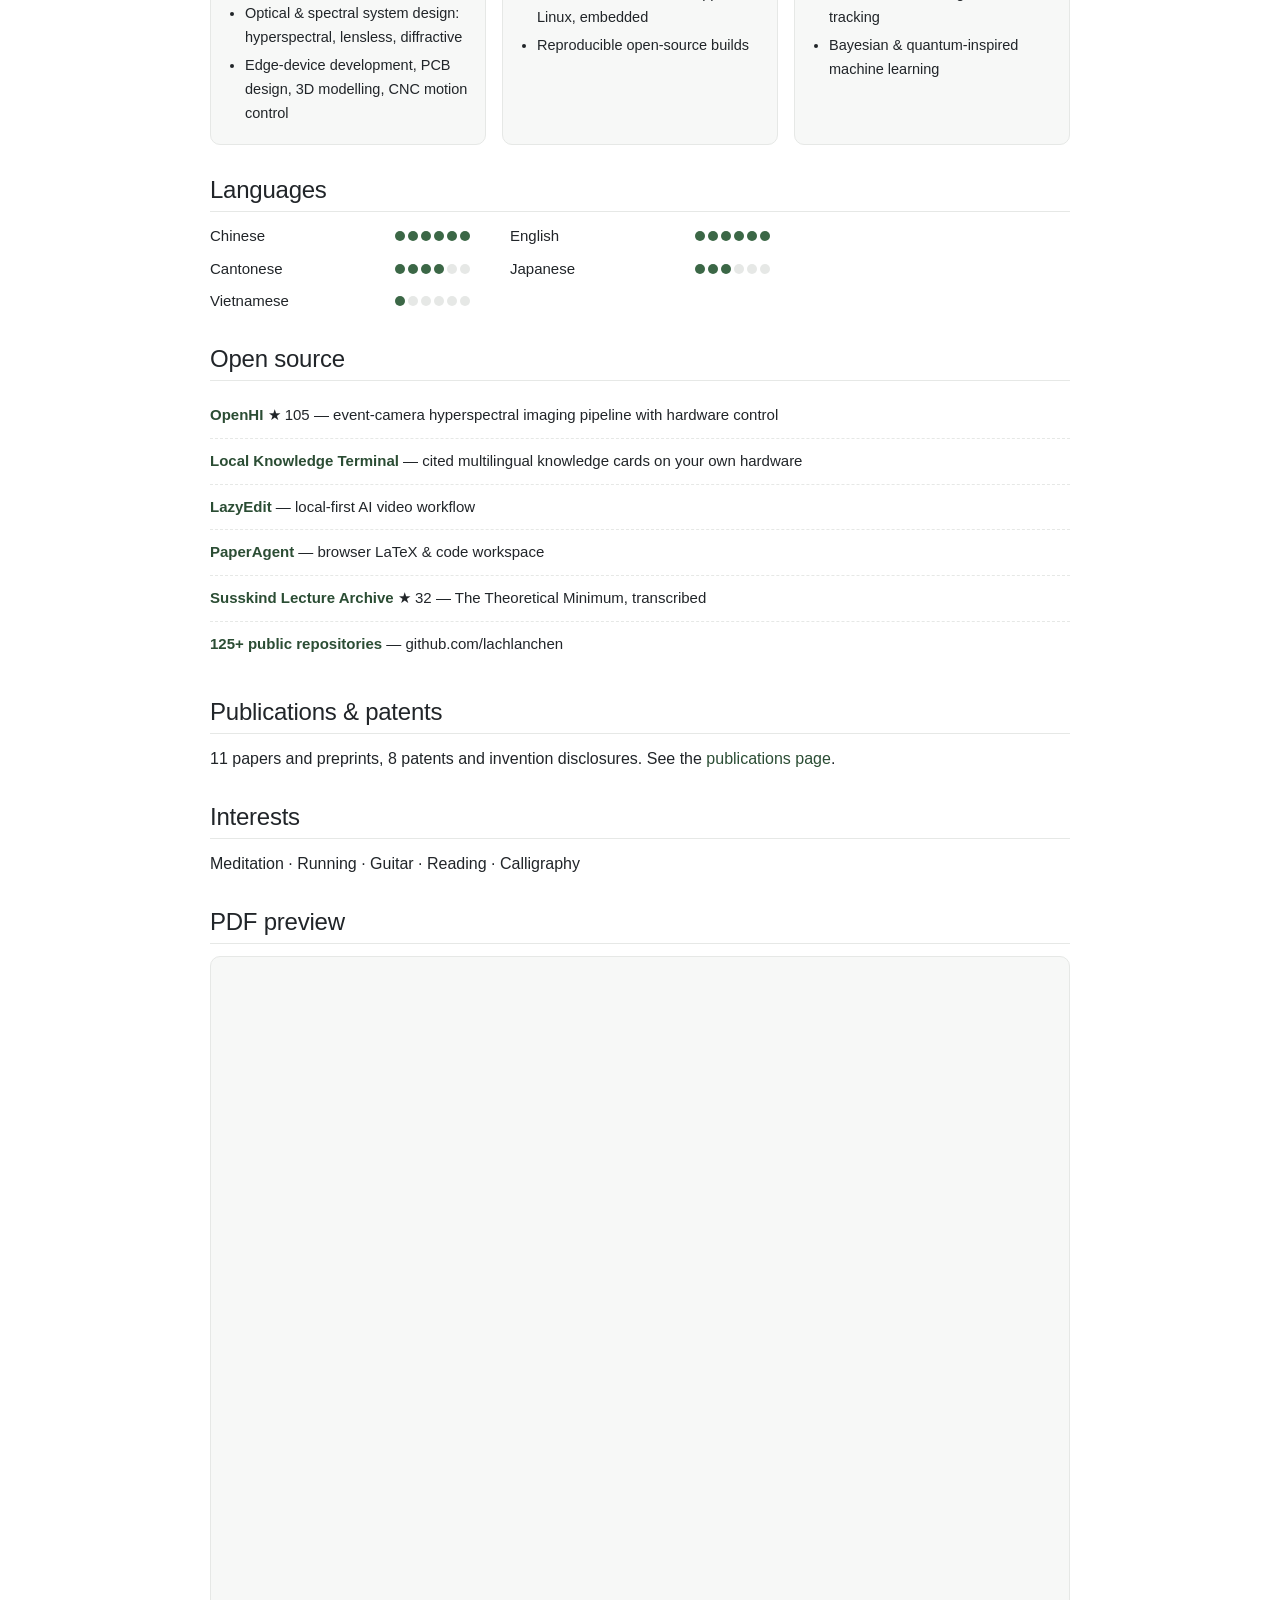
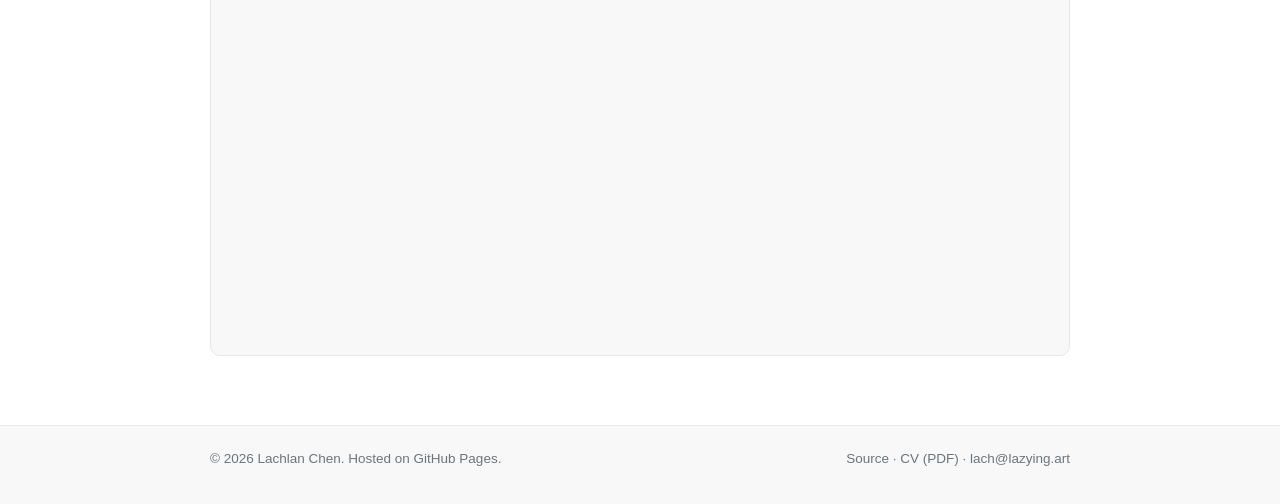
==== commit 58748400: "Remove the hint pill next to the masked phone number Co-Authored-By: Claude Fable 5.1 <noreply@anthr" ====
--- a/cv.html
+++ b/cv.html
@@ -45,7 +45,7 @@
       <dt data-i18n="cv.name">Full name</dt><dd data-i18n="cv.name_v">Lachlan Chen (陈荣周, Rongzhou Chen)</dd>
       <dt data-i18n="cv.location">Location</dt><dd data-i18n="cv.location_v">Hong Kong SAR</dd>
       <dt data-i18n="cv.email">Email</dt><dd><a href="mailto:lach@lazying.art">lach@lazying.art</a></dd>
-      <dt data-i18n="cv.phone">Phone</dt><dd><a class="masked" href="mailto:lach@lazying.art?subject=Phone%20number" title="Hidden on the public site. Ask by email."><span class="masked-text" aria-hidden="true">(+852) 5••• ••37 · (+1) 9•• ••• ••02</span><span class="cloud"></span><span class="masked-hint" data-i18n="cv.phone_hint">hidden · ask by email</span></a></dd>
+      <dt data-i18n="cv.phone">Phone</dt><dd><a class="masked" href="mailto:lach@lazying.art?subject=Phone%20number" title="Hidden on the public site. Ask by email."><span class="masked-text" aria-hidden="true">(+852) 5••• ••37 · (+1) 9•• ••• ••02</span><span class="cloud"></span></a></dd>
       <dt data-i18n="cv.web">Web</dt><dd><a href="https://lazying.art">lazying.art</a> · <a href="https://onlyideas.art">onlyideas.art</a> · <a href="https://lightmind.art">lightmind.art</a> · <a href="https://github.com/lachlanchen">github.com/lachlanchen</a></dd>
     </dl>
   </section>
--- a/assets/css/style.css
+++ b/assets/css/style.css
@@ -46,7 +46,7 @@
 .hidden { display: none !important; }
 
 /* ---------- nav ---------- */
-.nav { position: sticky; top: 0; z-index: 20; background: color-mix(in srgb, var(--bg) 90%, transparent); backdrop-filter: blur(10px); border-bottom: 1px solid var(--line); }
+.nav { position: sticky; top: 0; z-index: 20; background: color-mix(in srgb, var(--bg) 52%, transparent); backdrop-filter: blur(10px); border-bottom: 1px solid var(--line); }
 .nav-inner { max-width: var(--maxw); margin: 0 auto; padding: 10px 20px; display: flex; align-items: center; gap: 18px; }
 .brand { font-size: 20px; font-weight: 400; color: var(--text); white-space: nowrap; }
 .brand b { font-weight: 700; }
@@ -219,13 +219,13 @@
 /* ---------- masked value with a soft cloud cover (no real digits in the source) ---------- */
 .masked { position: relative; display: inline-flex; align-items: center; gap: 10px; padding: 2px 10px 2px 6px; border-radius: 999px; color: var(--text); text-decoration: none; overflow: hidden; isolation: isolate; }
 .masked:hover { text-decoration: none; }
-.masked-text { filter: blur(4.5px); opacity: .75; letter-spacing: .04em; user-select: none; pointer-events: none; transition: filter .3s ease, opacity .3s ease; }
+.masked-text { filter: blur(3px); opacity: .9; font-weight: 600; letter-spacing: .04em; user-select: none; pointer-events: none; transition: filter .3s ease, opacity .3s ease; }
 .masked .cloud { position: absolute; inset: -40% -10%; pointer-events: none; z-index: 1;
   background:
-    radial-gradient(closest-side, color-mix(in srgb, var(--bg) 96%, transparent) 55%, transparent 100%) 10% 45% / 45% 130% no-repeat,
-    radial-gradient(closest-side, color-mix(in srgb, var(--bg) 92%, transparent) 55%, transparent 100%) 40% 20% / 40% 120% no-repeat,
-    radial-gradient(closest-side, color-mix(in srgb, var(--bg) 95%, transparent) 55%, transparent 100%) 65% 60% / 45% 130% no-repeat,
-    radial-gradient(closest-side, color-mix(in srgb, var(--bg) 90%, transparent) 55%, transparent 100%) 90% 35% / 40% 120% no-repeat;
+    radial-gradient(closest-side, color-mix(in srgb, var(--bg) 62%, transparent) 55%, transparent 100%) 10% 45% / 45% 130% no-repeat,
+    radial-gradient(closest-side, color-mix(in srgb, var(--bg) 55%, transparent) 55%, transparent 100%) 40% 20% / 40% 120% no-repeat,
+    radial-gradient(closest-side, color-mix(in srgb, var(--bg) 60%, transparent) 55%, transparent 100%) 65% 60% / 45% 130% no-repeat,
+    radial-gradient(closest-side, color-mix(in srgb, var(--bg) 52%, transparent) 55%, transparent 100%) 90% 35% / 40% 120% no-repeat;
   animation: cloud-drift 9s ease-in-out infinite alternate; }
 @keyframes cloud-drift { from { transform: translateX(-4%) } to { transform: translateX(4%) } }
 .masked-hint { position: relative; z-index: 2; font-size: 12.5px; color: var(--muted); background: var(--bg-soft); border: 1px solid var(--line); border-radius: 999px; padding: 1px 9px; white-space: nowrap; }
